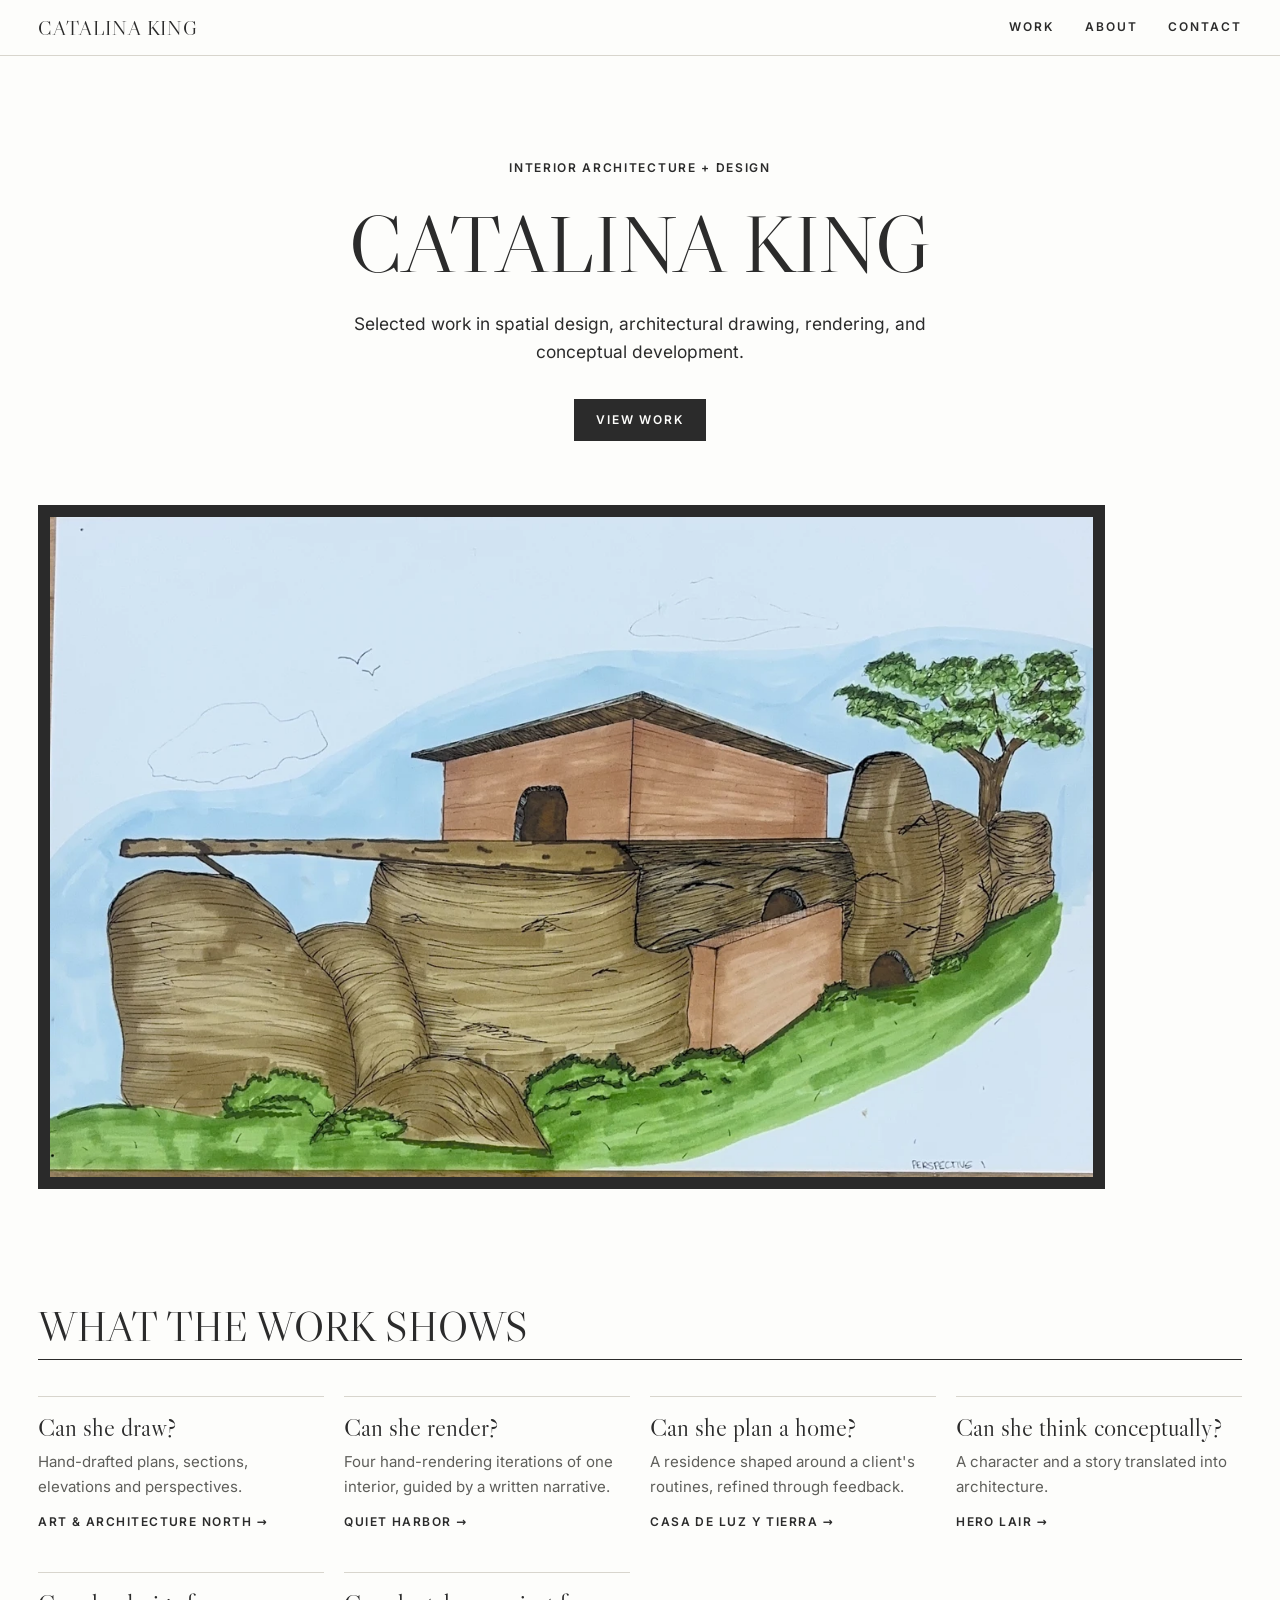
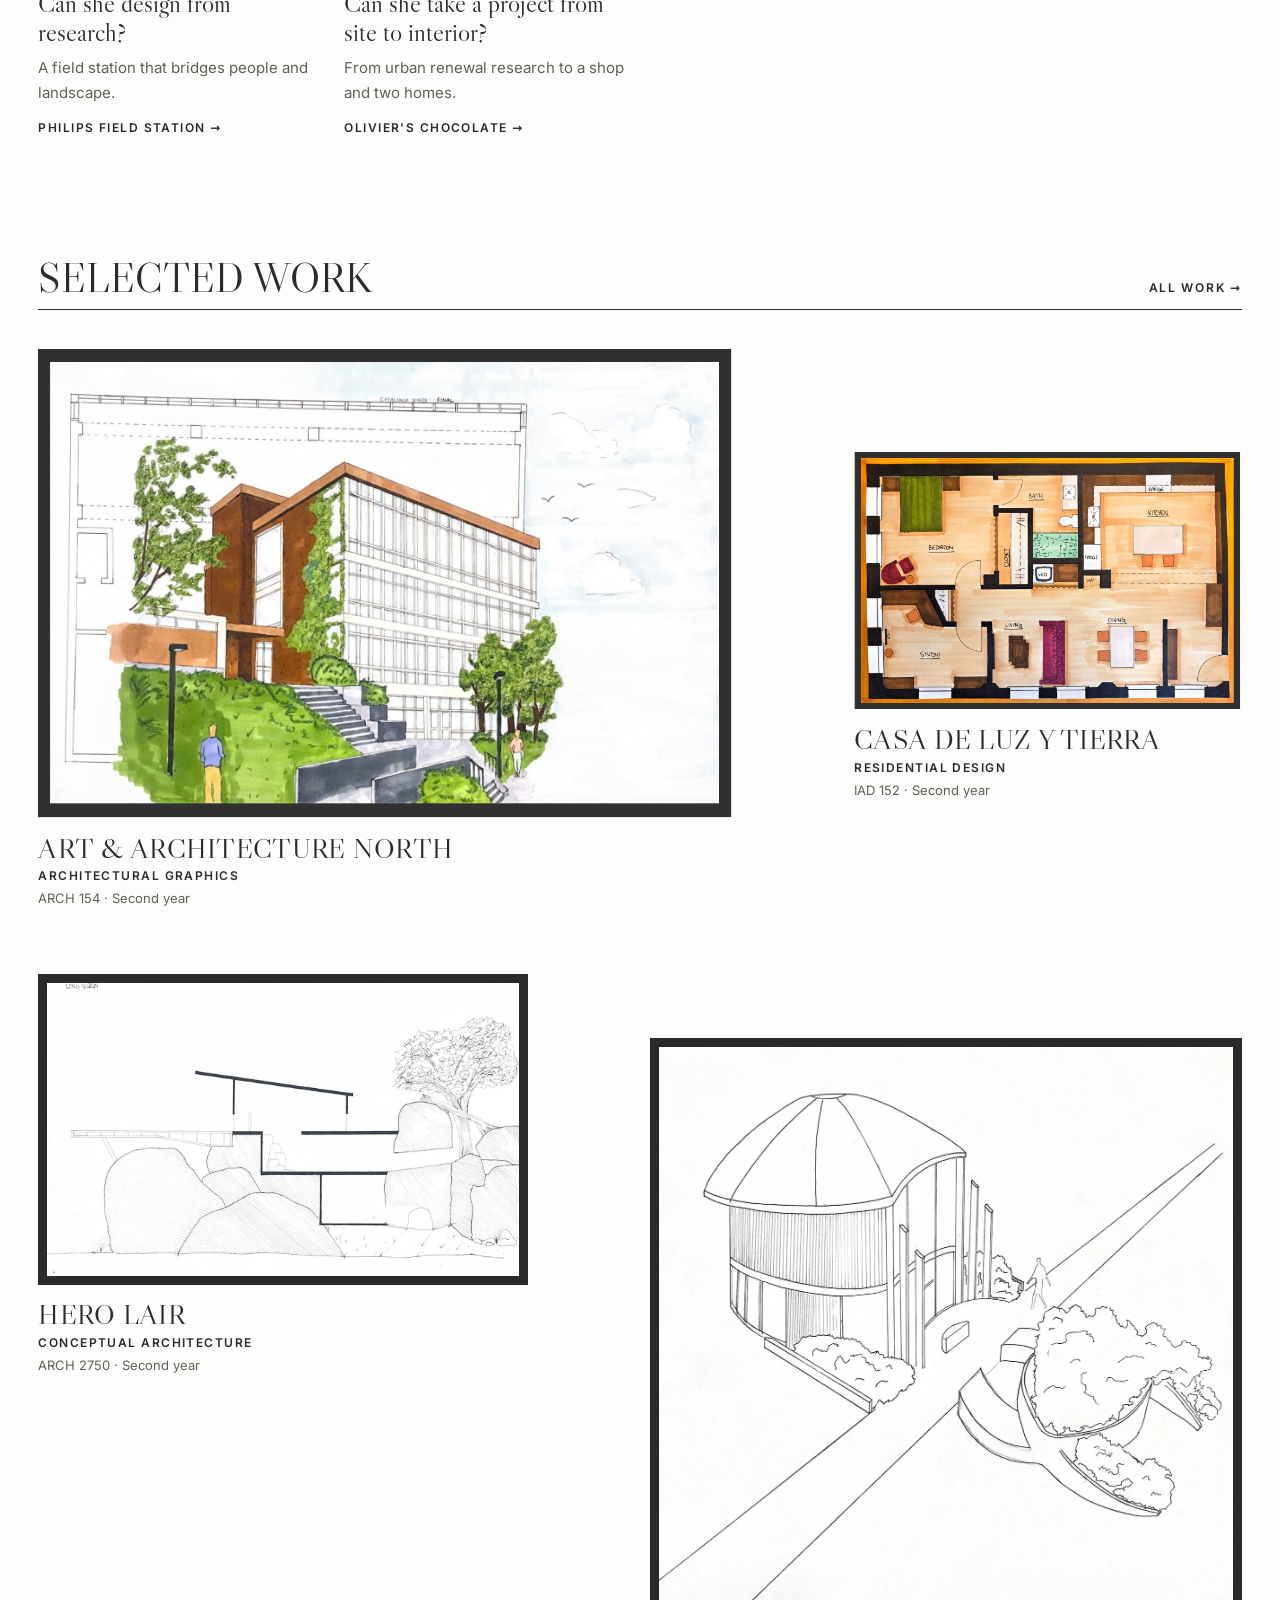
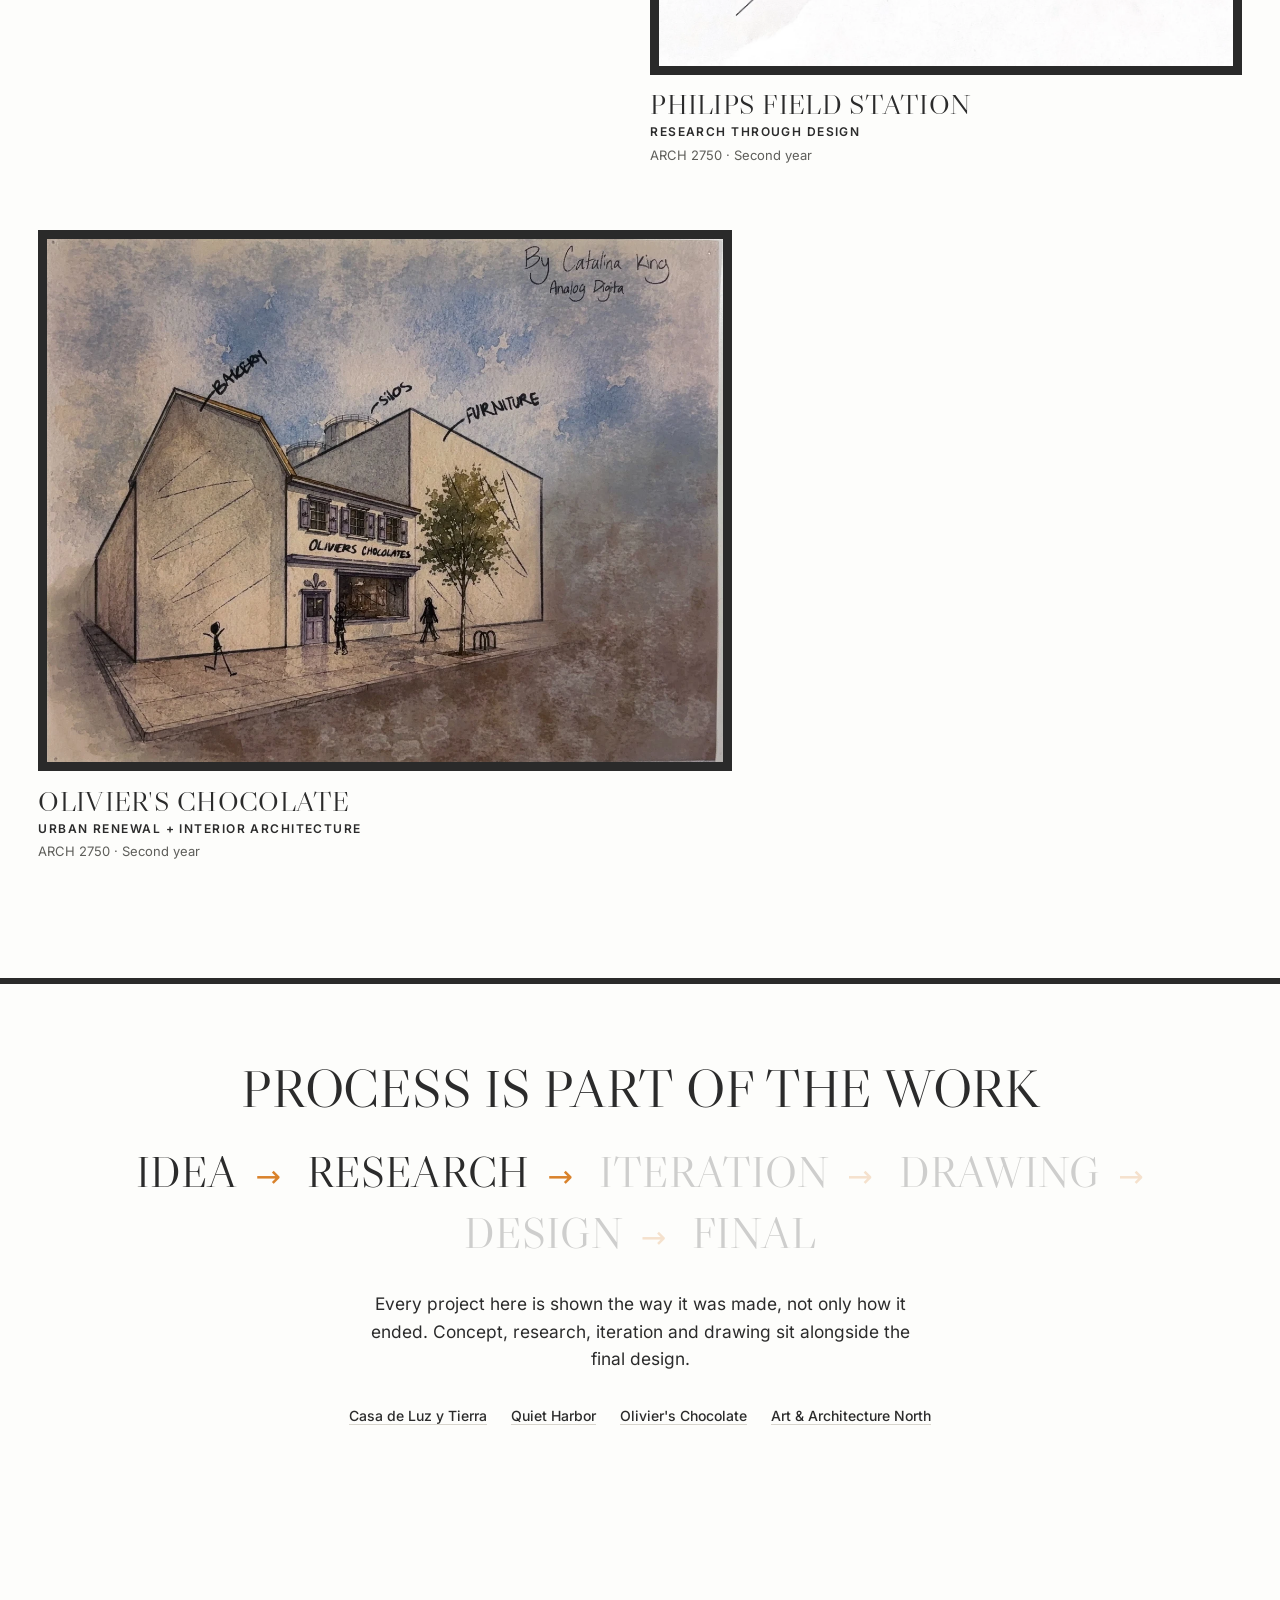
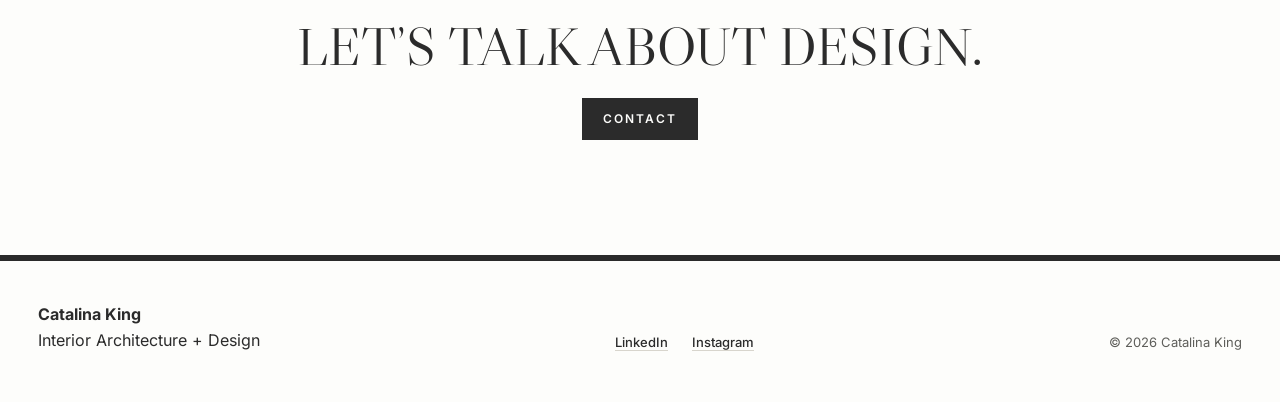
==== site/index.html @ c5771429 "init" ====
<!doctype html>
<html lang="en">
<head>
<meta charset="utf-8">
<meta name="viewport" content="width=device-width, initial-scale=1">
<title>Catalina King</title>
<meta name="description" content="Portfolio of Catalina King, interior architecture and design student at the University of Idaho: architectural drawing, hand rendering, residential planning, conceptual design and urban renewal.">
<meta name="theme-color" content="#fdfdfb">
<meta property="og:type" content="website"><meta property="og:title" content="Catalina King"><meta property="og:description" content="Portfolio of Catalina King, interior architecture and design student at the University of Idaho: architectural drawing, hand rendering, residential planning, conceptual design and urban renewal."><meta property="og:site_name" content="Catalina King">
<link rel="preload" href="static/fonts/libre-caslon-display.woff2" as="font" type="font/woff2" crossorigin>
<link rel="stylesheet" href="static/css/styles.css">
<script>document.documentElement.classList.add("js")</script>
<script type="application/ld+json">{"@context": "https://schema.org", "@type": "Person", "name": "Catalina King", "description": "Portfolio of Catalina King, interior architecture and design student at the University of Idaho: architectural drawing, hand rendering, residential planning, conceptual design and urban renewal.", "affiliation": {"@type": "CollegeOrUniversity", "name": "University of Idaho"}, "sameAs": ["https://www.linkedin.com/in/catalina-king-6a2a16328/", "https://www.instagram.com/catalina.king05/"]}</script>
</head>
<body>
<a class="skip" href="#main">Skip to content</a>
<div class="progress" aria-hidden="true"><span></span></div>
<header class="site-header">
  <div class="site-header__inner">
    <a class="wordmark" href="index.html" aria-label="Catalina King — home">Catalina King</a>
    <nav aria-label="Primary"><a href="work/">Work</a><a href="about/">About</a><a href="contact/">Contact</a></nav>
  </div>
</header>
<main id="main">
<section class="wrap intro">
  <p class="eyebrow">Interior Architecture + Design</p>
  <h1 class="title">Catalina King</h1>
  <p class="lead">Selected work in spatial design, architectural drawing, rendering, and conceptual development.</p>
  <a class="button" href="work/">View work</a>
</section>
<div class="wrap"><figure class="fig fig--full fig--framed" style="--nat:3168px;--r:1.5800"><a class="fig__link" href="assets/images/home/hero.jpg" data-lightbox data-caption="Marker-rendered perspective of Simba&#x27;s lair among the Moru Kopjes boulders, under a blue sky" aria-label="View larger: Marker-rendered perspective of Simba&#x27;s lair among the Moru Kopjes boulders, under a blue sky"><img src="assets/images/home/hero.jpg" alt="Marker-rendered perspective of Simba&#x27;s lair among the Moru Kopjes boulders, under a blue sky" srcset="assets/images/home/hero-640.webp 640w, assets/images/home/hero-1280.webp 1280w, assets/images/home/hero-1920.webp 1920w, assets/images/home/hero.jpg 3168w" sizes="(min-width: 1700px) 1600px, 100vw" width="3168" height="2005" fetchpriority="high" decoding="async"></a></figure></div>
<section class="wrap section" aria-labelledby="shows">
  <div class="section__head"><h2 id="shows" class="h2">What the work shows</h2></div>
  <ul class="caps"><li data-reveal><h3>Can she draw?</h3><p>Hand-drafted plans, sections, elevations and perspectives.</p><a href="projects/art-and-architecture-north/">Art &amp; Architecture North &rarr;</a></li><li data-reveal><h3>Can she render?</h3><p>Four hand-rendering iterations of one interior, guided by a written narrative.</p><a href="projects/quiet-harbor/">Quiet Harbor &rarr;</a></li><li data-reveal><h3>Can she plan a home?</h3><p>A residence shaped around a client&#x27;s routines, refined through feedback.</p><a href="projects/casa-de-luz-y-tierra/">Casa de Luz y Tierra &rarr;</a></li><li data-reveal><h3>Can she think conceptually?</h3><p>A character and a story translated into architecture.</p><a href="projects/hero-lair/">Hero Lair &rarr;</a></li><li data-reveal><h3>Can she design from research?</h3><p>A field station that bridges people and landscape.</p><a href="projects/philips-field-station/">Philips Field Station &rarr;</a></li><li data-reveal><h3>Can she take a project from site to interior?</h3><p>From urban renewal research to a shop and two homes.</p><a href="projects/legacy-crossing/">Olivier&#x27;s Chocolate &rarr;</a></li></ul>
</section>
<section class="wrap section" aria-labelledby="selected">
  <div class="section__head"><h2 id="selected" class="h2">Selected work</h2><a class="more" href="work/">All work &rarr;</a></div>
  <div class="work-grid"><a class="card" href="projects/art-and-architecture-north/" data-reveal>
  <div class="card__frame"><div class="card__media" style="aspect-ratio:1.4770"><img src="assets/images/art-and-architecture-north/hero.png" alt="" srcset="assets/images/art-and-architecture-north/hero-640.webp 640w, assets/images/art-and-architecture-north/hero.png 802w" sizes="(min-width: 800px) 60vw, 100vw" width="802" height="543" loading="lazy" decoding="async"></div><span class="card__hover" aria-hidden="true">Matthew Brehm</span></div>
  <div class="card__meta">
    <h3 class="card__title">Art &amp; Architecture North</h3>
    <p class="card__cat">Architectural Graphics</p>
    <p class="card__small">ARCH 154 · Second year</p>
  </div>
</a><a class="card" href="projects/casa-de-luz-y-tierra/" data-reveal>
  <div class="card__frame"><div class="card__media" style="aspect-ratio:1.4977"><img src="assets/images/casa-de-luz-y-tierra/hero.png" alt="" srcset="assets/images/casa-de-luz-y-tierra/hero-640.webp 640w, assets/images/casa-de-luz-y-tierra/hero.png 650w" sizes="(min-width: 800px) 60vw, 100vw" width="650" height="434" loading="lazy" decoding="async"></div><span class="card__hover" aria-hidden="true">Ann-Jeannette Seymour</span></div>
  <div class="card__meta">
    <h3 class="card__title">Casa de Luz y Tierra</h3>
    <p class="card__cat">Residential Design</p>
    <p class="card__small">IAD 152 · Second year</p>
  </div>
</a><a class="card" href="projects/hero-lair/" data-reveal>
  <div class="card__frame"><div class="card__media card__media--framed" style="aspect-ratio:1.5724"><img src="assets/images/hero-lair/hero.jpg" alt="" srcset="assets/images/hero-lair/hero-640.webp 640w, assets/images/hero-lair/hero-1280.webp 1280w, assets/images/hero-lair/hero-1920.webp 1920w, assets/images/hero-lair/hero.jpg 3148w" sizes="(min-width: 800px) 60vw, 100vw" width="3148" height="2002" loading="lazy" decoding="async"></div><span class="card__hover" aria-hidden="true">Amy Rakich · Moru Kopjes, Serengeti</span></div>
  <div class="card__meta">
    <h3 class="card__title">Hero Lair</h3>
    <p class="card__cat">Conceptual Architecture</p>
    <p class="card__small">ARCH 2750 · Second year</p>
  </div>
</a><a class="card" href="projects/philips-field-station/" data-reveal>
  <div class="card__frame"><div class="card__media card__media--framed" style="aspect-ratio:0.9282"><img src="assets/images/philips-field-station/hero.jpg" alt="" srcset="assets/images/philips-field-station/hero-640.webp 640w, assets/images/philips-field-station/hero-1280.webp 1280w, assets/images/philips-field-station/hero-1920.webp 1920w, assets/images/philips-field-station/hero.jpg 2029w" sizes="(min-width: 800px) 60vw, 100vw" width="2029" height="2186" loading="lazy" decoding="async"></div><span class="card__hover" aria-hidden="true">Amy Rakich · Philips Farm</span></div>
  <div class="card__meta">
    <h3 class="card__title">Philips Field Station</h3>
    <p class="card__cat">Research Through Design</p>
    <p class="card__small">ARCH 2750 · Second year</p>
  </div>
</a><a class="card" href="projects/legacy-crossing/" data-reveal>
  <div class="card__frame"><div class="card__media card__media--framed" style="aspect-ratio:1.2810"><img src="assets/images/legacy-crossing/hero.jpg" alt="" srcset="assets/images/legacy-crossing/hero-640.webp 640w, assets/images/legacy-crossing/hero-1280.webp 1280w, assets/images/legacy-crossing/hero-1920.webp 1920w, assets/images/legacy-crossing/hero.jpg 3200w" sizes="(min-width: 800px) 60vw, 100vw" width="3200" height="2498" loading="lazy" decoding="async"></div><span class="card__hover" aria-hidden="true">Amy Rakich · 6th and Jackson Street, Moscow, Idaho</span></div>
  <div class="card__meta">
    <h3 class="card__title">Olivier&#x27;s Chocolate</h3>
    <p class="card__cat">Urban Renewal + Interior Architecture</p>
    <p class="card__small">ARCH 2750 · Second year</p>
  </div>
</a></div>
</section>
<section class="band" aria-labelledby="process">
  <div class="wrap band__inner">
    <h2 id="process" class="title title--md">Process is part of the work</h2>
    <ol class="flow" data-flow aria-label="Design process"><li>Idea</li><li>Research</li><li>Iteration</li><li>Drawing</li><li>Design</li><li>Final</li></ol>
    <p class="lead">Every project here is shown the way it was made, not only how it ended. Concept, research, iteration and drawing sit alongside the final design.</p>
    <ul class="inline-list"><li><a href="projects/casa-de-luz-y-tierra/">Casa de Luz y Tierra</a></li><li><a href="projects/quiet-harbor/">Quiet Harbor</a></li><li><a href="projects/legacy-crossing/">Olivier&#x27;s Chocolate</a></li><li><a href="projects/art-and-architecture-north/">Art &amp; Architecture North</a></li></ul>
  </div>
</section>
<section class="wrap section cta" aria-labelledby="cta">
  <h2 id="cta" class="title title--md">Let&rsquo;s talk about design.</h2>
  <a class="button" href="contact/">Contact</a>
</section>
</main>
<footer class="site-footer">
  <div class="wrap site-footer__inner">
    <p><strong>Catalina King</strong><br>Interior Architecture + Design</p>
    <ul class="inline-list"><li><a href="https://www.linkedin.com/in/catalina-king-6a2a16328/" rel="noopener" target="_blank">LinkedIn</a></li><li><a href="https://www.instagram.com/catalina.king05/" rel="noopener" target="_blank">Instagram</a></li></ul>
    <p class="small">&copy; 2026 Catalina King</p>
  </div>
</footer>
<script src="static/js/main.js" defer></script>
</body>
</html>
---- site/static/css/styles.css ----
/* Catalina King — portfolio
   Type: Libre Caslon Display (titles) + Inter (text). Palette follows the portfolio PDF:
   near-white paper, charcoal frames, heavy black rules, one warm marker-orange accent. */

@font-face {
  font-family: "Libre Caslon Display";
  src: url("../fonts/libre-caslon-display.woff2") format("woff2");
  font-weight: 400;
  font-display: swap;
}
@font-face {
  font-family: "Inter";
  src: url("../fonts/inter-var.woff2") format("woff2");
  font-weight: 100 900;
  font-display: swap;
}

:root {
  --bg: #fdfdfb;
  --bg-alt: #f3f1ec;
  --ink: #2b2b2b;
  --ink-soft: #5e5e5a;
  --frame: #2a2a2a;
  --rule: #d8d5cd;
  --accent: #d9822b;
  --accent-text: #a4561a;
  --serif: "Libre Caslon Display", "Iowan Old Style", "Palatino Linotype", Georgia, serif;
  --sans: "Inter", system-ui, -apple-system, "Segoe UI", Roboto, sans-serif;
  --pad: clamp(16px, 3vw, 48px);
  --gap: clamp(12px, 1.6vw, 28px);
  --section: clamp(56px, 9vw, 140px);
  --ease: cubic-bezier(0.22, 0.61, 0.36, 1);
  --header-h: 56px;
}

*, *::before, *::after { box-sizing: border-box; }
html { scroll-behavior: smooth; scroll-padding-top: calc(var(--header-h) + 60px); -webkit-text-size-adjust: 100%; }
body {
  margin: 0;
  background: var(--bg);
  color: var(--ink);
  font: 400 1rem/1.65 var(--sans);
  -webkit-font-smoothing: antialiased;
  text-rendering: optimizeLegibility;
}
img { max-width: 100%; display: block; }
a { color: inherit; text-decoration-color: var(--accent); text-underline-offset: 0.2em; text-decoration-thickness: 1px; }
a:hover { color: var(--accent); }
:focus-visible { outline: 2px solid var(--accent); outline-offset: 3px; }
ul, ol, dl, dd, figure, p, h1, h2, h3 { margin: 0; padding: 0; }
ul, ol { list-style: none; }

.wrap { width: min(100%, 1680px); margin-inline: auto; padding-inline: var(--pad); }
.skip { position: absolute; left: -999px; top: 8px; background: var(--ink); color: #fff; padding: 8px 14px; z-index: 100; }
.skip:focus { left: 8px; }
.small { font-size: 0.8125rem; color: var(--ink-soft); }

/* ---------- type ---------- */
.title {
  font: 400 clamp(2.3rem, 6.2vw, 6.4rem)/1.02 var(--serif);
  text-transform: uppercase;
  text-align: center;
  letter-spacing: -0.005em;
  text-wrap: balance;
}
.title--md { font-size: clamp(1.9rem, 4.2vw, 4rem); }
.h2 {
  font: 400 clamp(1.7rem, 3.2vw, 2.8rem)/1.1 var(--serif);
  text-transform: uppercase;
}
.eyebrow {
  font-size: 0.75rem; font-weight: 600; letter-spacing: 0.14em; text-transform: uppercase;
  text-align: center; color: var(--ink);
}
.eyebrow a { text-decoration: none; color: var(--ink-soft); }
.eyebrow a:hover { color: var(--accent); }
.subtitle { text-align: center; font-size: clamp(0.95rem, 1.3vw, 1.125rem); color: var(--ink-soft); margin-top: 0.75rem; }
.lead { max-width: 52ch; margin-inline: auto; text-align: center; font-size: clamp(1rem, 1.35vw, 1.2rem); line-height: 1.6; text-wrap: pretty; }
.prose p { max-width: 68ch; text-wrap: pretty; }
.prose p + p { margin-top: 1em; }
.prose-note { margin-top: 1.5rem; color: var(--ink-soft); max-width: 68ch; font-size: 0.9375rem; }

.button {
  display: inline-block; padding: 0.85em 1.7em; background: var(--ink); color: var(--bg);
  font-size: 0.75rem; font-weight: 600; letter-spacing: 0.16em; text-transform: uppercase; text-decoration: none;
  border: 1px solid var(--ink); transition: background 0.3s var(--ease), color 0.3s var(--ease), border-color 0.3s var(--ease);
}
.button:hover { background: var(--accent); border-color: var(--accent); color: #fff; }
.button--ghost { background: transparent; color: var(--ink); }
.actions { display: flex; flex-wrap: wrap; gap: 12px; margin-top: 2rem; align-items: center; }

.todo { color: var(--ink-soft); border: 1px dashed var(--rule); padding: 0.1em 0.6em; font-size: 0.875rem; font-style: italic; }
.todo--block { display: block; padding: 1.2em; max-width: 68ch; }

/* ---------- header / footer ---------- */
.site-header {
  position: sticky; top: 0; z-index: 50; height: var(--header-h);
  background: rgba(253, 253, 251, 0.9); backdrop-filter: blur(10px); -webkit-backdrop-filter: blur(10px);
  border-bottom: 1px solid var(--rule);
}
.site-header__inner {
  width: min(100%, 1680px); margin-inline: auto; padding-inline: var(--pad); height: 100%;
  display: flex; align-items: center; justify-content: space-between; gap: 1rem;
}
.wordmark { font: 400 1.25rem/1 var(--serif); text-transform: uppercase; letter-spacing: 0.04em; text-decoration: none; white-space: nowrap; }
.site-header nav { display: flex; gap: clamp(14px, 2.4vw, 36px); }
.site-header nav a {
  font-size: 0.75rem; font-weight: 600; letter-spacing: 0.16em; text-transform: uppercase; text-decoration: none;
  padding: 6px 0; border-bottom: 1px solid transparent; transition: border-color 0.3s var(--ease), color 0.3s var(--ease);
}
.site-header nav a:hover, .site-header nav a[aria-current="page"] { border-color: var(--accent); }

.progress { position: fixed; inset: 0 0 auto 0; height: 3px; z-index: 60; pointer-events: none; }
.progress span { display: block; height: 100%; background: var(--accent); transform: scaleX(var(--p, 0)); transform-origin: left; }

.site-footer { border-top: 6px solid var(--frame); margin-top: var(--section); padding-block: 2.5rem 3rem; }
.site-footer__inner { display: flex; flex-wrap: wrap; justify-content: space-between; align-items: flex-end; gap: 1.5rem; }
.inline-list { display: flex; flex-wrap: wrap; gap: 0.5rem 1.5rem; font-size: 0.8125rem; font-weight: 500; }
.inline-list a { text-decoration-color: var(--rule); }

/* ---------- page heads ---------- */
.intro, .page-head { padding-block: clamp(48px, 8vw, 120px) clamp(32px, 5vw, 72px); display: grid; gap: clamp(14px, 2vw, 28px); justify-items: center; }
.page-head { padding-bottom: clamp(32px, 4vw, 56px); }
.intro .button { margin-top: 0.5rem; }

.project-head { padding-block: clamp(40px, 6vw, 96px) clamp(24px, 3vw, 48px); }
.project-head__row {
  display: grid; grid-template-columns: minmax(0, 4fr) minmax(0, 8fr); gap: clamp(20px, 3vw, 48px);
  margin-top: clamp(28px, 4vw, 56px); align-items: start;
}

.pitch { max-width: 46ch; margin: clamp(24px, 3vw, 44px) auto 0; text-align: center; font: 400 clamp(1.25rem, 2.2vw, 1.9rem)/1.45 var(--serif); text-wrap: pretty; }
.facts dt { font-size: 0.6875rem; letter-spacing: 0.14em; text-transform: uppercase; color: var(--ink-soft); font-weight: 600; margin-top: 0.7rem; }
.facts dd { font-size: 0.9375rem; line-height: 1.45; }
.facts--meta { text-align: right; border-right: 3px solid var(--frame); padding-right: clamp(14px, 2vw, 28px); }
.facts--meta div:first-child dt { margin-top: 0; }

/* ---------- figures & grid ---------- */
.grid { display: grid; grid-template-columns: repeat(12, minmax(0, 1fr)); column-gap: var(--gap); row-gap: clamp(28px, 4.5vw, 72px); align-items: start; margin-top: clamp(20px, 3vw, 40px); }
.fig { grid-column: 1 / -1; width: 100%; max-width: calc(var(--nat, 100000px) * 1.5); justify-self: center; }
.fig--wide { grid-column: 2 / 12; }
.fig--left { grid-column: 1 / 7; }
.fig--right { grid-column: 7 / 13; }
.fig--offset-l { grid-column: 1 / 10; }
.fig--offset-r { grid-column: 4 / 13; }
.fig--narrow, .fig--tall { grid-column: 4 / 10; }
.fig--third { grid-column: span 4; }
.wrap > .fig { max-width: min(calc(var(--nat, 100000px) * 1.5), 1080px, calc(75vh * var(--r, 1.5))); }
.fig--lift { margin-top: clamp(24px, 6vw, 110px); }

.fig__link { display: block; overflow: hidden; cursor: zoom-in; background: var(--bg-alt); }
.fig--framed .fig__link { background: var(--frame); padding: clamp(6px, 0.9vw, 14px); }
.fig img { width: 100%; height: auto; transition: transform 0.9s var(--ease); }
.fig__link:hover img { transform: scale(1.015); }
.fig figcaption { font-size: 0.8125rem; color: var(--ink-soft); margin-top: 0.6rem; }

.ph {
  display: grid; place-items: center; width: 100%; background: var(--bg-alt);
  border: 1px dashed #bdb8ac; color: var(--ink-soft); text-align: center; padding: 1rem;
}
.ph__text { font-size: 0.8125rem; letter-spacing: 0.1em; text-transform: uppercase; }
.ph small { display: block; text-transform: none; letter-spacing: 0; margin-top: 0.4rem; opacity: 0.75; word-break: break-all; }

/* ---------- in-page navigation ---------- */
.subnav { position: sticky; top: var(--header-h); z-index: 40; margin-top: clamp(24px, 3vw, 40px); background: rgba(253, 253, 251, 0.92); backdrop-filter: blur(10px); -webkit-backdrop-filter: blur(10px); border-block: 1px solid var(--rule); }
.subnav__inner { width: min(100%, 1680px); margin-inline: auto; padding: 0 var(--pad); display: flex; gap: clamp(14px, 2.4vw, 32px); overflow-x: auto; scrollbar-width: none; }
.subnav__inner::-webkit-scrollbar { display: none; }
.subnav a { flex: none; padding: 0.8rem 0; font-size: 0.6875rem; font-weight: 600; letter-spacing: 0.14em; text-transform: uppercase; text-decoration: none; border-bottom: 2px solid transparent; transition: border-color 0.3s var(--ease); }
.subnav a:hover, .subnav a.is-current { border-bottom-color: var(--accent); }

/* ---------- sections ---------- */
.section { padding-top: var(--section); }
.section__head { display: flex; justify-content: space-between; align-items: baseline; gap: 1rem; border-bottom: 1px solid var(--ink); padding-bottom: 0.6rem; }
.section-note { margin-top: 1rem; max-width: 60ch; color: var(--ink-soft); }
.more { font-size: 0.75rem; font-weight: 600; letter-spacing: 0.14em; text-transform: uppercase; text-decoration: none; }
.more:hover { text-decoration: underline; }
.stage-title { font: 400 1.25rem/1 var(--serif); text-transform: uppercase; margin-top: clamp(24px, 3vw, 44px); letter-spacing: 0.05em; }
.stage-title::before { content: ""; display: inline-block; width: 28px; height: 2px; background: var(--accent); vertical-align: middle; margin-right: 12px; }

.concept { display: grid; grid-template-columns: minmax(0, 5fr) minmax(0, 7fr); gap: clamp(20px, 4vw, 64px); align-items: start; }
.concept__title .eyebrow { text-align: left; margin-bottom: 0.8rem; color: var(--accent-text); }
.quote { margin: 1.8rem 0 0; padding-left: 1.2rem; border-left: 3px solid var(--accent); max-width: 68ch; }
.quote p { font: 400 clamp(1.1rem, 1.5vw, 1.35rem)/1.5 var(--serif); }
.quote footer { margin-top: 0.7rem; font-size: 0.75rem; font-weight: 600; letter-spacing: 0.12em; text-transform: uppercase; color: var(--ink-soft); }
.chips { display: flex; flex-wrap: wrap; gap: 8px; margin-top: 1.6rem; }
.chips li { font-size: 0.75rem; font-weight: 500; letter-spacing: 0.04em; border: 1px solid var(--ink); padding: 0.35em 0.9em; }

.steps { display: grid; grid-template-columns: repeat(auto-fit, minmax(210px, 1fr)); gap: clamp(20px, 2.4vw, 40px) var(--gap); margin-top: clamp(20px, 3vw, 36px); }
.steps li { border-top: 3px solid var(--frame); padding-top: 0.9rem; }
.step__n { font: 400 1rem var(--serif); color: var(--accent-text); }
.steps h3 { font-size: 0.8125rem; font-weight: 700; letter-spacing: 0.14em; text-transform: uppercase; margin: 0.3rem 0 0.5rem; }
.steps p { font-size: 0.9375rem; color: var(--ink-soft); line-height: 1.55; }

/* ---------- home ---------- */
.caps { display: grid; grid-template-columns: repeat(auto-fit, minmax(260px, 1fr)); gap: clamp(24px, 3vw, 48px) var(--gap); margin-top: clamp(20px, 3vw, 36px); }
.caps li { border-top: 1px solid var(--rule); padding-top: 1rem; }
.caps h3 { font: 400 clamp(1.3rem, 2vw, 1.7rem)/1.15 var(--serif); margin-bottom: 0.5rem; }
.caps p { color: var(--ink-soft); font-size: 0.9375rem; max-width: 36ch; }
.caps a { display: inline-block; margin-top: 0.8rem; font-size: 0.75rem; font-weight: 600; letter-spacing: 0.12em; text-transform: uppercase; text-decoration: none; }
.caps a:hover { text-decoration: underline; }

.band { border-top: 6px solid var(--frame); margin-top: var(--section); }
.band__inner { padding-block: clamp(40px, 6vw, 88px); display: grid; gap: clamp(18px, 2.4vw, 32px); justify-items: center; }
.band .inline-list { justify-content: center; font-size: 0.875rem; }

.flow { display: flex; flex-wrap: wrap; justify-content: center; gap: 0.2em 0.6em; font: 400 clamp(1.3rem, 3.4vw, 3rem)/1.2 var(--serif); text-transform: uppercase; }
.flow li:not(:last-child)::after { content: "→"; margin-left: 0.6em; color: var(--accent); font-family: var(--sans); font-size: 0.7em; }
.js .flow li { opacity: 0.22; transition: opacity 0.7s var(--ease); }
.js .flow li.on { opacity: 1; }

.cta { display: grid; justify-items: center; gap: 1.5rem; }

/* ---------- work grid ---------- */
.work-grid { display: grid; grid-template-columns: repeat(12, minmax(0, 1fr)); column-gap: var(--gap); row-gap: clamp(36px, 5vw, 80px); align-items: start; margin-top: clamp(20px, 3vw, 40px); }
.work-grid .card:nth-child(4n + 1) { grid-column: 1 / 8; }
.work-grid .card:nth-child(4n + 2) { grid-column: 9 / 13; margin-top: clamp(0px, 8vw, 140px); }
.work-grid .card:nth-child(4n + 3) { grid-column: 1 / 6; }
.work-grid .card:nth-child(4n + 4) { grid-column: 7 / 13; margin-top: clamp(0px, 5vw, 90px); }

.card { display: block; text-decoration: none; color: inherit; }
.card:hover { color: inherit; }
.card__frame { position: relative; overflow: hidden; background: var(--bg-alt); }
.card__media { overflow: hidden; }
.card__media--framed { background: var(--frame); padding: clamp(5px, 0.7vw, 10px); }
.card__media img { width: 100%; height: 100%; object-fit: cover; transition: transform 1s var(--ease); }
.card:hover .card__media img { transform: scale(1.025); }
.card__hover {
  position: absolute; inset: auto 0 0 0; padding: 0.9rem 1rem; color: #fff; font-size: 0.8125rem; letter-spacing: 0.04em;
  background: linear-gradient(to top, rgba(20, 20, 20, 0.78), rgba(20, 20, 20, 0));
  opacity: 0; transform: translateY(8px); transition: opacity 0.5s var(--ease), transform 0.5s var(--ease);
}
.card:hover .card__hover, .card:focus-visible .card__hover { opacity: 1; transform: none; }
.card__meta { display: grid; gap: 0.15rem; margin-top: 0.9rem; }
.card__title { font: 400 clamp(1.4rem, 2.2vw, 2rem)/1.1 var(--serif); text-transform: uppercase; letter-spacing: 0.01em; background: linear-gradient(var(--accent), var(--accent)) 0 100% / 0 2px no-repeat; width: fit-content; transition: background-size 0.5s var(--ease); }
.card:hover .card__title { background-size: 100% 2px; }
.card__cat { font-size: 0.75rem; font-weight: 600; letter-spacing: 0.12em; text-transform: uppercase; }
.card__small { font-size: 0.8125rem; color: var(--ink-soft); }

/* ---------- about / contact ---------- */
.about { display: grid; grid-template-columns: minmax(0, 4fr) minmax(0, 8fr); gap: clamp(20px, 3vw, 56px); align-items: start; }
.contact__list { width: min(100%, 900px); margin-top: clamp(24px, 4vw, 56px); border-top: 6px solid var(--frame); }
.contact__list div { display: grid; grid-template-columns: minmax(110px, 1fr) 4fr; align-items: baseline; gap: 1rem; padding-block: 1.3rem; border-bottom: 1px solid var(--rule); }
.contact__list dt { font-size: 0.75rem; font-weight: 600; letter-spacing: 0.14em; text-transform: uppercase; margin: 0; color: var(--ink); }
.contact__list dd { font: 400 clamp(1.2rem, 2.6vw, 2rem)/1.2 var(--serif); overflow-wrap: anywhere; }
.contact__list a { text-decoration-color: var(--rule); }
.contact__list a:hover { text-decoration-color: var(--accent); }

/* ---------- next project ---------- */
.next { border-top: 6px solid var(--frame); margin-top: var(--section); }
.next__link { display: grid; justify-items: center; gap: 1rem; padding-block: clamp(56px, 9vw, 130px); text-decoration: none; text-align: center; }
.next__link .title { transition: color 0.4s var(--ease); }
.next__link:hover .title { color: var(--accent); }
.next__cat { font-size: 0.75rem; font-weight: 600; letter-spacing: 0.14em; text-transform: uppercase; }

/* ---------- lightbox ---------- */
.lightbox { border: 0; padding: 0; width: 100vw; height: 100dvh; max-width: none; max-height: none; background: rgba(18, 18, 18, 0.96); color: #fff; }
.lightbox::backdrop { background: rgba(18, 18, 18, 0.96); }
.lightbox[open] { display: grid; grid-template-rows: 1fr auto; animation: fade 0.35s var(--ease); }
.lightbox__stage { overflow: auto; display: grid; place-items: center; padding: clamp(12px, 3vw, 40px); min-height: 0; }
.lightbox__img { max-width: 100%; max-height: calc(100dvh - 130px); width: auto; height: auto; cursor: zoom-in; object-fit: contain; background: var(--bg); }
.lightbox__stage.is-zoomed { place-items: start; }
.lightbox__stage.is-zoomed .lightbox__img { max-width: none; max-height: none; cursor: zoom-out; }
.lightbox__bar { display: flex; align-items: center; justify-content: space-between; gap: 1rem; padding: 0.9rem clamp(12px, 3vw, 40px) 1.2rem; font-size: 0.875rem; }
.lightbox__cap { color: #d9d7d0; }
.lightbox__count { color: #999; font-variant-numeric: tabular-nums; white-space: nowrap; }
.lightbox button { position: absolute; background: none; border: 1px solid rgba(255, 255, 255, 0.35); color: #fff; width: 44px; height: 44px; border-radius: 50%; cursor: pointer; font: 400 1.25rem/1 var(--sans); transition: background 0.25s, border-color 0.25s; }
.lightbox button:hover { background: var(--accent); border-color: var(--accent); }
.lightbox__close { top: 14px; right: 14px; }
.lightbox__prev { left: 14px; top: 50%; }
.lightbox__next { right: 14px; top: 50%; }

/* ---------- motion ---------- */
@keyframes fade { from { opacity: 0; } to { opacity: 1; } }
@keyframes rise { from { opacity: 0; transform: translateY(10px); } to { opacity: 1; transform: none; } }
@media (prefers-reduced-motion: no-preference) {
  @view-transition { navigation: auto; }
  main { animation: rise 0.7s var(--ease) both; }
  .js [data-reveal] { opacity: 0; transform: translateY(18px); transition: opacity 0.9s var(--ease), transform 0.9s var(--ease); }
  .js [data-reveal].is-visible { opacity: 1; transform: none; }
}
@media (prefers-reduced-motion: reduce) {
  html { scroll-behavior: auto; }
  * { transition-duration: 0.01ms !important; animation-duration: 0.01ms !important; }
}

/* ---------- responsive ---------- */
@media (max-width: 1000px) {
  .fig--wide { grid-column: 1 / -1; }
  .fig--offset-l { grid-column: 1 / 11; }
  .fig--offset-r { grid-column: 3 / 13; }
  .fig--narrow, .fig--tall { grid-column: 3 / 11; }
  .concept, .about { grid-template-columns: 1fr; }
}
@media (max-width: 760px) {
  :root { --header-h: 52px; }
  .wordmark { font-size: 1.05rem; }
  .site-header nav a { font-size: 0.6875rem; letter-spacing: 0.12em; }
  .project-head__row { grid-template-columns: 1fr; }
  .facts--meta { text-align: left; border-right: 0; padding-right: 0; border-bottom: 3px solid var(--frame); padding-bottom: 1rem; }
  .fig--left, .fig--right, .fig--offset-l, .fig--offset-r { grid-column: 1 / -1; }
  .fig--narrow, .fig--tall { grid-column: 2 / 12; }
  .fig--third { grid-column: 1 / -1; }
  .fig--lift { margin-top: 0; }
  .work-grid .card:nth-child(n) { grid-column: 1 / -1; margin-top: 0; }
  .contact__list div { grid-template-columns: 1fr; gap: 0.2rem; }
  .lightbox__prev, .lightbox__next { top: auto; bottom: 64px; }
}
@media (max-width: 420px) {
  .site-header__inner { gap: 0.5rem; }
  .wordmark { font-size: 0.95rem; letter-spacing: 0.02em; }
  .site-header nav { gap: 10px; }
}
@media (hover: none) {
  .card__hover { display: none; }
}
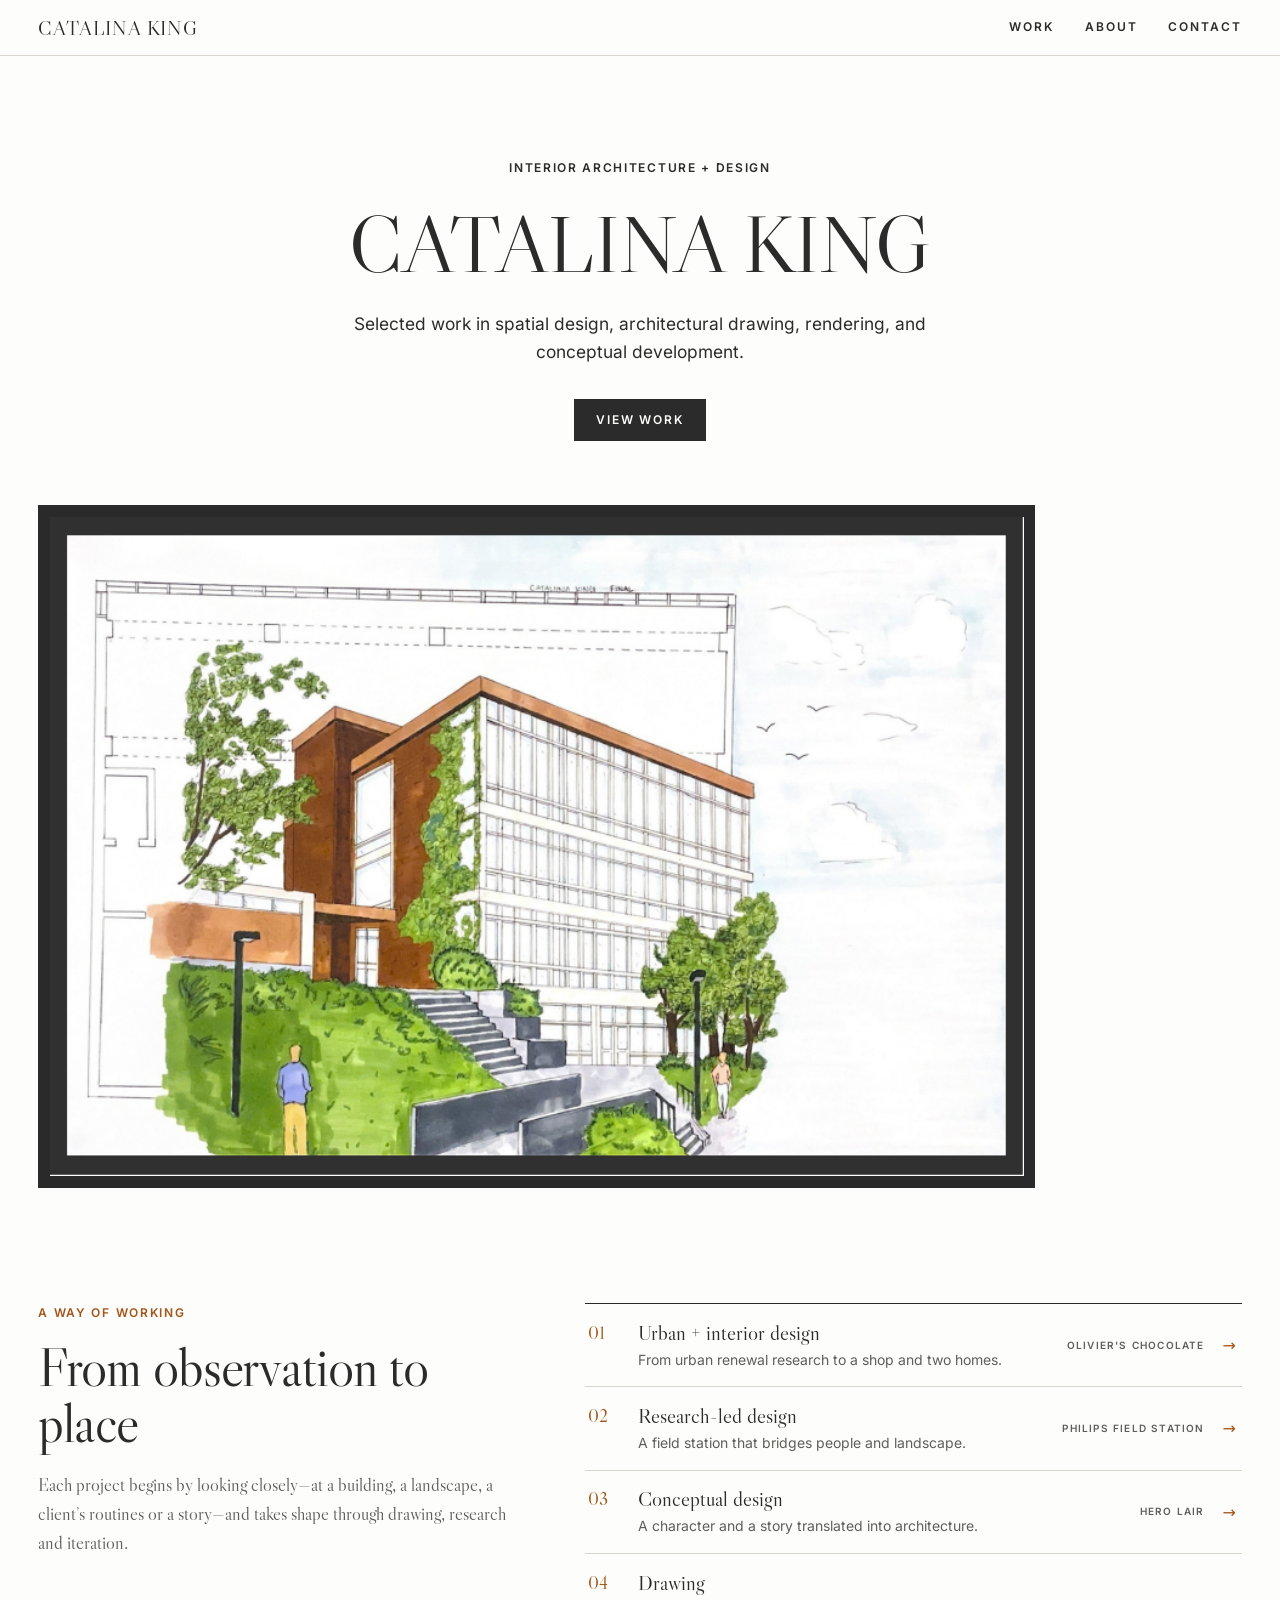
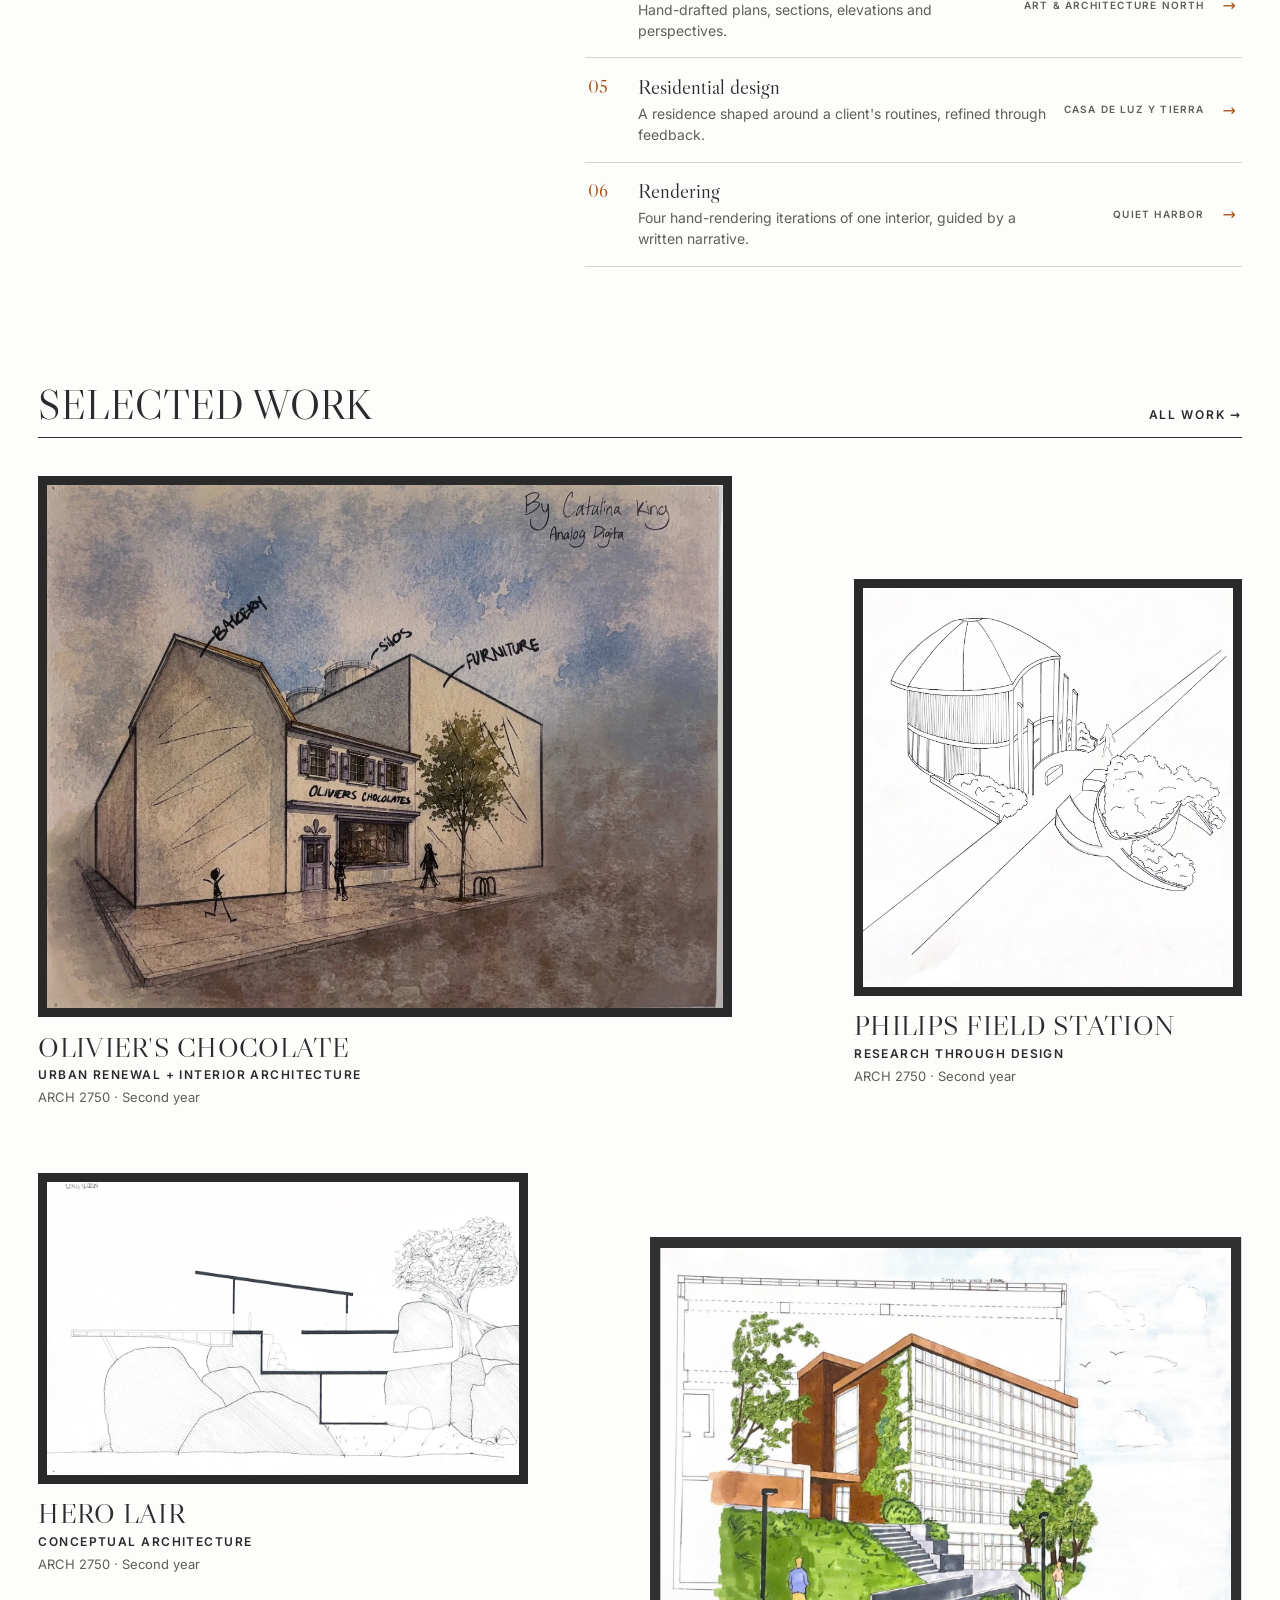
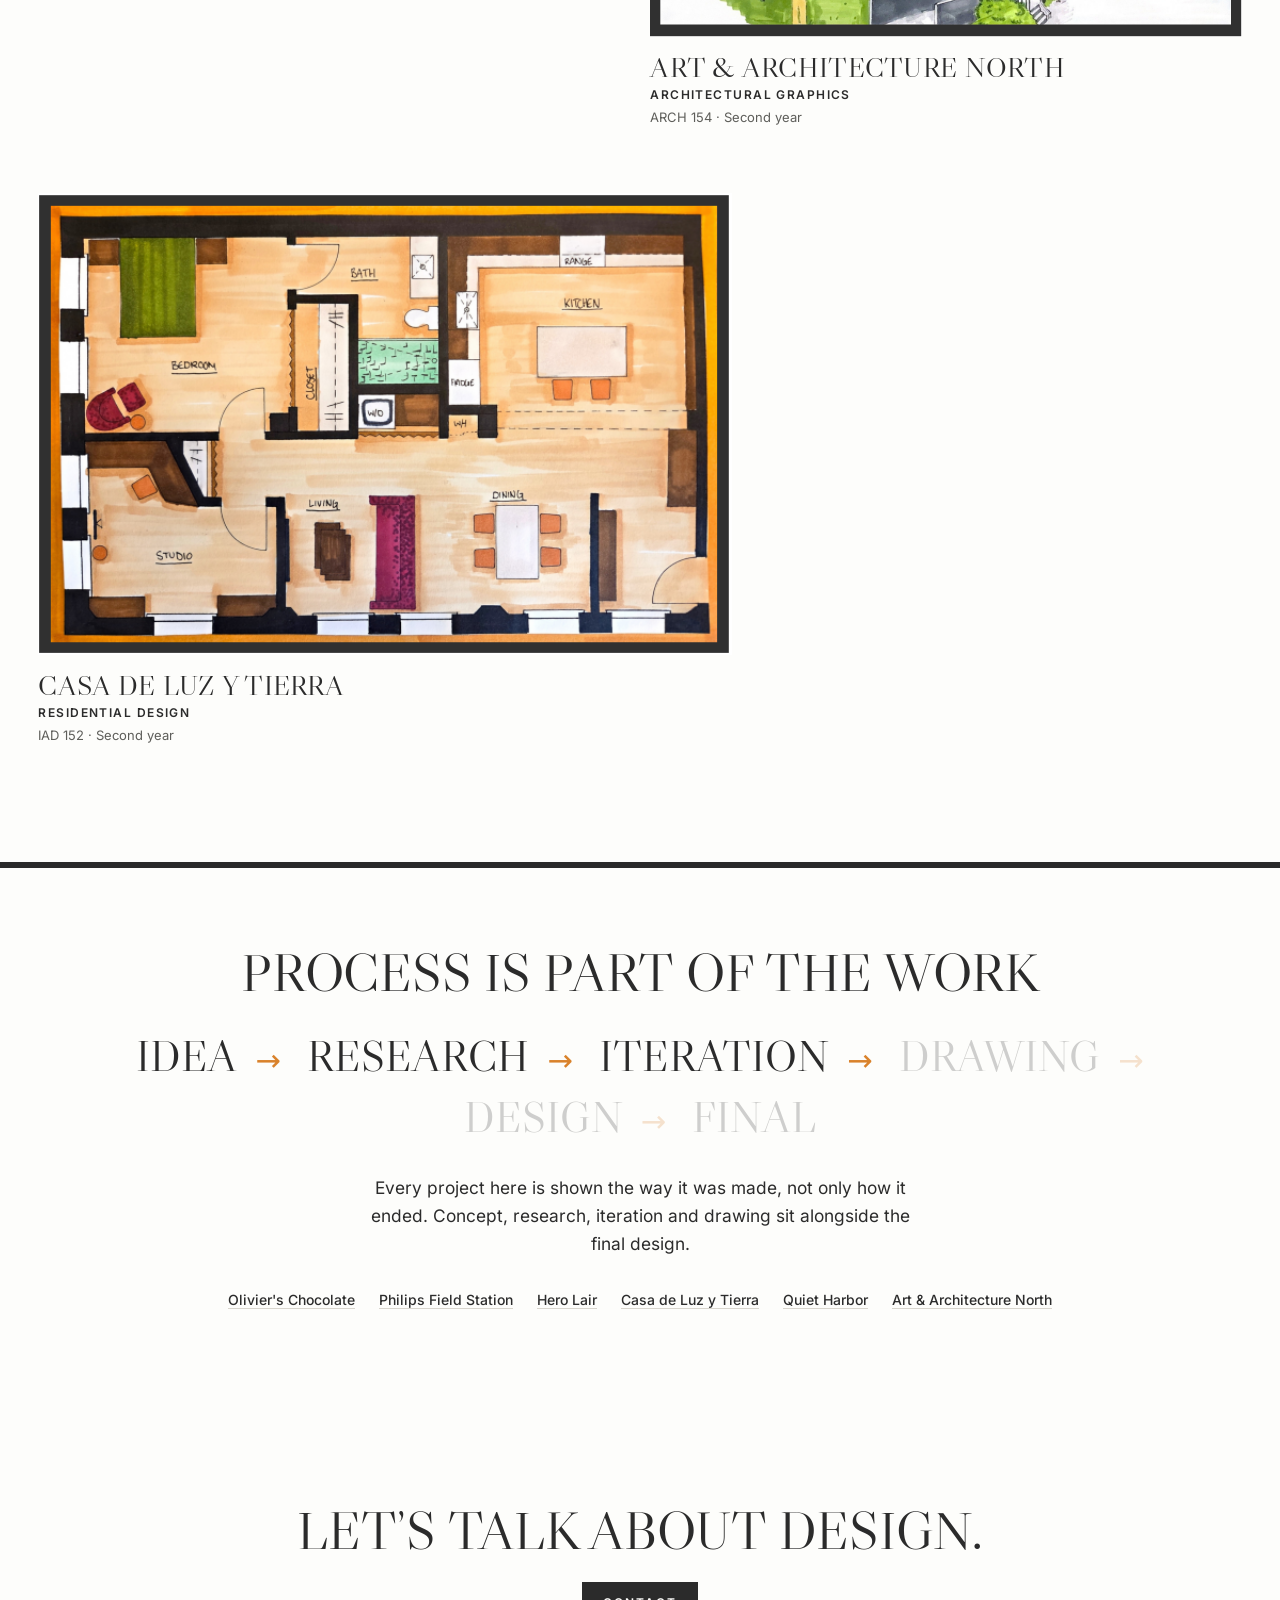
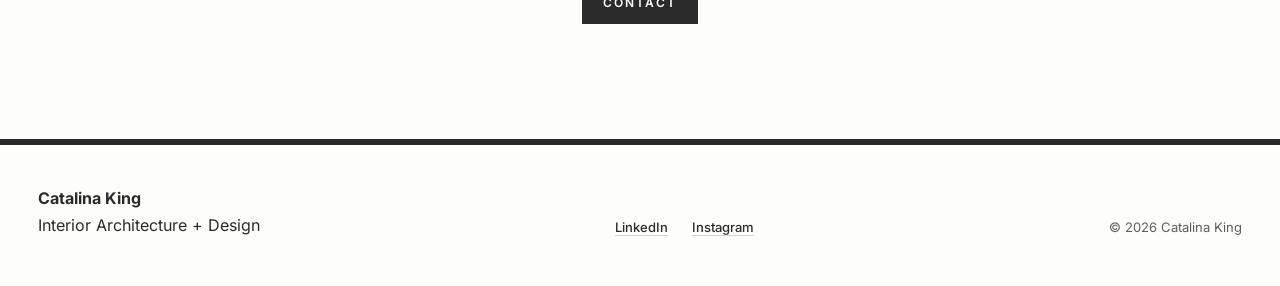
==== commit 61b4ccc3: "priority" ====
--- a/site/index.html
+++ b/site/index.html
@@ -28,14 +28,39 @@
   <p class="lead">Selected work in spatial design, architectural drawing, rendering, and conceptual development.</p>
   <a class="button" href="work/">View work</a>
 </section>
-<div class="wrap"><figure class="fig fig--full fig--framed" style="--nat:3168px;--r:1.5800"><a class="fig__link" href="assets/images/home/hero.jpg" data-lightbox data-caption="Marker-rendered perspective of Simba&#x27;s lair among the Moru Kopjes boulders, under a blue sky" aria-label="View larger: Marker-rendered perspective of Simba&#x27;s lair among the Moru Kopjes boulders, under a blue sky"><img src="assets/images/home/hero.jpg" alt="Marker-rendered perspective of Simba&#x27;s lair among the Moru Kopjes boulders, under a blue sky" srcset="assets/images/home/hero-640.webp 640w, assets/images/home/hero-1280.webp 1280w, assets/images/home/hero-1920.webp 1920w, assets/images/home/hero.jpg 3168w" sizes="(min-width: 1700px) 1600px, 100vw" width="3168" height="2005" fetchpriority="high" decoding="async"></a></figure></div>
-<section class="wrap section" aria-labelledby="shows">
-  <div class="section__head"><h2 id="shows" class="h2">What the work shows</h2></div>
-  <ul class="caps"><li data-reveal><h3>Can she draw?</h3><p>Hand-drafted plans, sections, elevations and perspectives.</p><a href="projects/art-and-architecture-north/">Art &amp; Architecture North &rarr;</a></li><li data-reveal><h3>Can she render?</h3><p>Four hand-rendering iterations of one interior, guided by a written narrative.</p><a href="projects/quiet-harbor/">Quiet Harbor &rarr;</a></li><li data-reveal><h3>Can she plan a home?</h3><p>A residence shaped around a client&#x27;s routines, refined through feedback.</p><a href="projects/casa-de-luz-y-tierra/">Casa de Luz y Tierra &rarr;</a></li><li data-reveal><h3>Can she think conceptually?</h3><p>A character and a story translated into architecture.</p><a href="projects/hero-lair/">Hero Lair &rarr;</a></li><li data-reveal><h3>Can she design from research?</h3><p>A field station that bridges people and landscape.</p><a href="projects/philips-field-station/">Philips Field Station &rarr;</a></li><li data-reveal><h3>Can she take a project from site to interior?</h3><p>From urban renewal research to a shop and two homes.</p><a href="projects/legacy-crossing/">Olivier&#x27;s Chocolate &rarr;</a></li></ul>
+<div class="wrap"><figure class="fig fig--full fig--framed" style="--nat:802px;--r:1.4770"><a class="fig__link" href="assets/images/art-and-architecture-north/hero.png" data-lightbox data-caption="Final composite draft: marker-rendered perspective of the Art &amp; Architecture Building North over a drafted elevation" aria-label="View larger: Final composite draft: marker-rendered perspective of the Art &amp; Architecture Building North over a drafted elevation"><img src="assets/images/art-and-architecture-north/hero.png" alt="Final composite draft: marker-rendered perspective of the Art &amp; Architecture Building North over a drafted elevation" srcset="assets/images/art-and-architecture-north/hero-640.webp 640w, assets/images/art-and-architecture-north/hero.png 802w" sizes="(min-width: 1700px) 1600px, 100vw" width="802" height="543" fetchpriority="high" decoding="async"></a></figure></div>
+<section class="wrap section practice" aria-labelledby="shows">
+  <div class="practice__intro">
+    <p class="eyebrow practice__eyebrow">A way of working</p>
+    <h2 id="shows" class="h2 practice__heading">From observation to place</h2>
+    <p class="practice__lead">Each project begins by looking closely—at a building, a landscape, a client’s routines or a story—and takes shape through drawing, research and iteration.</p>
+  </div>
+  <ol class="practice__list"><li data-reveal><a class="practice__link" href="projects/legacy-crossing/"><span class="practice__number" aria-hidden="true">01</span><span class="practice__copy"><span class="practice__discipline">Urban + interior design</span><span class="practice__text">From urban renewal research to a shop and two homes.</span></span><span class="practice__project">Olivier&#x27;s Chocolate</span><span class="practice__arrow" aria-hidden="true">&rarr;</span></a></li><li data-reveal><a class="practice__link" href="projects/philips-field-station/"><span class="practice__number" aria-hidden="true">02</span><span class="practice__copy"><span class="practice__discipline">Research-led design</span><span class="practice__text">A field station that bridges people and landscape.</span></span><span class="practice__project">Philips Field Station</span><span class="practice__arrow" aria-hidden="true">&rarr;</span></a></li><li data-reveal><a class="practice__link" href="projects/hero-lair/"><span class="practice__number" aria-hidden="true">03</span><span class="practice__copy"><span class="practice__discipline">Conceptual design</span><span class="practice__text">A character and a story translated into architecture.</span></span><span class="practice__project">Hero Lair</span><span class="practice__arrow" aria-hidden="true">&rarr;</span></a></li><li data-reveal><a class="practice__link" href="projects/art-and-architecture-north/"><span class="practice__number" aria-hidden="true">04</span><span class="practice__copy"><span class="practice__discipline">Drawing</span><span class="practice__text">Hand-drafted plans, sections, elevations and perspectives.</span></span><span class="practice__project">Art &amp; Architecture North</span><span class="practice__arrow" aria-hidden="true">&rarr;</span></a></li><li data-reveal><a class="practice__link" href="projects/casa-de-luz-y-tierra/"><span class="practice__number" aria-hidden="true">05</span><span class="practice__copy"><span class="practice__discipline">Residential design</span><span class="practice__text">A residence shaped around a client&#x27;s routines, refined through feedback.</span></span><span class="practice__project">Casa de Luz y Tierra</span><span class="practice__arrow" aria-hidden="true">&rarr;</span></a></li><li data-reveal><a class="practice__link" href="projects/quiet-harbor/"><span class="practice__number" aria-hidden="true">06</span><span class="practice__copy"><span class="practice__discipline">Rendering</span><span class="practice__text">Four hand-rendering iterations of one interior, guided by a written narrative.</span></span><span class="practice__project">Quiet Harbor</span><span class="practice__arrow" aria-hidden="true">&rarr;</span></a></li></ol>
 </section>
 <section class="wrap section" aria-labelledby="selected">
   <div class="section__head"><h2 id="selected" class="h2">Selected work</h2><a class="more" href="work/">All work &rarr;</a></div>
-  <div class="work-grid"><a class="card" href="projects/art-and-architecture-north/" data-reveal>
+  <div class="work-grid"><a class="card" href="projects/legacy-crossing/" data-reveal>
+  <div class="card__frame"><div class="card__media card__media--framed" style="aspect-ratio:1.2810"><img src="assets/images/legacy-crossing/hero.jpg" alt="" srcset="assets/images/legacy-crossing/hero-640.webp 640w, assets/images/legacy-crossing/hero-1280.webp 1280w, assets/images/legacy-crossing/hero-1920.webp 1920w, assets/images/legacy-crossing/hero.jpg 3200w" sizes="(min-width: 800px) 60vw, 100vw" width="3200" height="2498" loading="lazy" decoding="async"></div><span class="card__hover" aria-hidden="true">Amy Rakich · 6th and Jackson Street, Moscow, Idaho</span></div>
+  <div class="card__meta">
+    <h3 class="card__title">Olivier&#x27;s Chocolate</h3>
+    <p class="card__cat">Urban Renewal + Interior Architecture</p>
+    <p class="card__small">ARCH 2750 · Second year</p>
+  </div>
+</a><a class="card" href="projects/philips-field-station/" data-reveal>
+  <div class="card__frame"><div class="card__media card__media--framed" style="aspect-ratio:0.9282"><img src="assets/images/philips-field-station/hero.jpg" alt="" srcset="assets/images/philips-field-station/hero-640.webp 640w, assets/images/philips-field-station/hero-1280.webp 1280w, assets/images/philips-field-station/hero-1920.webp 1920w, assets/images/philips-field-station/hero.jpg 2029w" sizes="(min-width: 800px) 60vw, 100vw" width="2029" height="2186" loading="lazy" decoding="async"></div><span class="card__hover" aria-hidden="true">Amy Rakich · Philips Farm</span></div>
+  <div class="card__meta">
+    <h3 class="card__title">Philips Field Station</h3>
+    <p class="card__cat">Research Through Design</p>
+    <p class="card__small">ARCH 2750 · Second year</p>
+  </div>
+</a><a class="card" href="projects/hero-lair/" data-reveal>
+  <div class="card__frame"><div class="card__media card__media--framed" style="aspect-ratio:1.5724"><img src="assets/images/hero-lair/hero.jpg" alt="" srcset="assets/images/hero-lair/hero-640.webp 640w, assets/images/hero-lair/hero-1280.webp 1280w, assets/images/hero-lair/hero-1920.webp 1920w, assets/images/hero-lair/hero.jpg 3148w" sizes="(min-width: 800px) 60vw, 100vw" width="3148" height="2002" loading="lazy" decoding="async"></div><span class="card__hover" aria-hidden="true">Amy Rakich · Moru Kopjes, Serengeti</span></div>
+  <div class="card__meta">
+    <h3 class="card__title">Hero Lair</h3>
+    <p class="card__cat">Conceptual Architecture</p>
+    <p class="card__small">ARCH 2750 · Second year</p>
+  </div>
+</a><a class="card" href="projects/art-and-architecture-north/" data-reveal>
   <div class="card__frame"><div class="card__media" style="aspect-ratio:1.4770"><img src="assets/images/art-and-architecture-north/hero.png" alt="" srcset="assets/images/art-and-architecture-north/hero-640.webp 640w, assets/images/art-and-architecture-north/hero.png 802w" sizes="(min-width: 800px) 60vw, 100vw" width="802" height="543" loading="lazy" decoding="async"></div><span class="card__hover" aria-hidden="true">Matthew Brehm</span></div>
   <div class="card__meta">
     <h3 class="card__title">Art &amp; Architecture North</h3>
@@ -49,27 +74,6 @@
     <p class="card__cat">Residential Design</p>
     <p class="card__small">IAD 152 · Second year</p>
   </div>
-</a><a class="card" href="projects/hero-lair/" data-reveal>
-  <div class="card__frame"><div class="card__media card__media--framed" style="aspect-ratio:1.5724"><img src="assets/images/hero-lair/hero.jpg" alt="" srcset="assets/images/hero-lair/hero-640.webp 640w, assets/images/hero-lair/hero-1280.webp 1280w, assets/images/hero-lair/hero-1920.webp 1920w, assets/images/hero-lair/hero.jpg 3148w" sizes="(min-width: 800px) 60vw, 100vw" width="3148" height="2002" loading="lazy" decoding="async"></div><span class="card__hover" aria-hidden="true">Amy Rakich · Moru Kopjes, Serengeti</span></div>
-  <div class="card__meta">
-    <h3 class="card__title">Hero Lair</h3>
-    <p class="card__cat">Conceptual Architecture</p>
-    <p class="card__small">ARCH 2750 · Second year</p>
-  </div>
-</a><a class="card" href="projects/philips-field-station/" data-reveal>
-  <div class="card__frame"><div class="card__media card__media--framed" style="aspect-ratio:0.9282"><img src="assets/images/philips-field-station/hero.jpg" alt="" srcset="assets/images/philips-field-station/hero-640.webp 640w, assets/images/philips-field-station/hero-1280.webp 1280w, assets/images/philips-field-station/hero-1920.webp 1920w, assets/images/philips-field-station/hero.jpg 2029w" sizes="(min-width: 800px) 60vw, 100vw" width="2029" height="2186" loading="lazy" decoding="async"></div><span class="card__hover" aria-hidden="true">Amy Rakich · Philips Farm</span></div>
-  <div class="card__meta">
-    <h3 class="card__title">Philips Field Station</h3>
-    <p class="card__cat">Research Through Design</p>
-    <p class="card__small">ARCH 2750 · Second year</p>
-  </div>
-</a><a class="card" href="projects/legacy-crossing/" data-reveal>
-  <div class="card__frame"><div class="card__media card__media--framed" style="aspect-ratio:1.2810"><img src="assets/images/legacy-crossing/hero.jpg" alt="" srcset="assets/images/legacy-crossing/hero-640.webp 640w, assets/images/legacy-crossing/hero-1280.webp 1280w, assets/images/legacy-crossing/hero-1920.webp 1920w, assets/images/legacy-crossing/hero.jpg 3200w" sizes="(min-width: 800px) 60vw, 100vw" width="3200" height="2498" loading="lazy" decoding="async"></div><span class="card__hover" aria-hidden="true">Amy Rakich · 6th and Jackson Street, Moscow, Idaho</span></div>
-  <div class="card__meta">
-    <h3 class="card__title">Olivier&#x27;s Chocolate</h3>
-    <p class="card__cat">Urban Renewal + Interior Architecture</p>
-    <p class="card__small">ARCH 2750 · Second year</p>
-  </div>
 </a></div>
 </section>
 <section class="band" aria-labelledby="process">
@@ -77,7 +81,7 @@
     <h2 id="process" class="title title--md">Process is part of the work</h2>
     <ol class="flow" data-flow aria-label="Design process"><li>Idea</li><li>Research</li><li>Iteration</li><li>Drawing</li><li>Design</li><li>Final</li></ol>
     <p class="lead">Every project here is shown the way it was made, not only how it ended. Concept, research, iteration and drawing sit alongside the final design.</p>
-    <ul class="inline-list"><li><a href="projects/casa-de-luz-y-tierra/">Casa de Luz y Tierra</a></li><li><a href="projects/quiet-harbor/">Quiet Harbor</a></li><li><a href="projects/legacy-crossing/">Olivier&#x27;s Chocolate</a></li><li><a href="projects/art-and-architecture-north/">Art &amp; Architecture North</a></li></ul>
+    <ul class="inline-list"><li><a href="projects/legacy-crossing/">Olivier&#x27;s Chocolate</a></li><li><a href="projects/philips-field-station/">Philips Field Station</a></li><li><a href="projects/hero-lair/">Hero Lair</a></li><li><a href="projects/casa-de-luz-y-tierra/">Casa de Luz y Tierra</a></li><li><a href="projects/quiet-harbor/">Quiet Harbor</a></li><li><a href="projects/art-and-architecture-north/">Art &amp; Architecture North</a></li></ul>
   </div>
 </section>
 <section class="wrap section cta" aria-labelledby="cta">
--- a/site/static/css/styles.css
+++ b/site/static/css/styles.css
@@ -192,12 +192,25 @@
 .steps p { font-size: 0.9375rem; color: var(--ink-soft); line-height: 1.55; }
 
 /* ---------- home ---------- */
-.caps { display: grid; grid-template-columns: repeat(auto-fit, minmax(260px, 1fr)); gap: clamp(24px, 3vw, 48px) var(--gap); margin-top: clamp(20px, 3vw, 36px); }
-.caps li { border-top: 1px solid var(--rule); padding-top: 1rem; }
-.caps h3 { font: 400 clamp(1.3rem, 2vw, 1.7rem)/1.15 var(--serif); margin-bottom: 0.5rem; }
-.caps p { color: var(--ink-soft); font-size: 0.9375rem; max-width: 36ch; }
-.caps a { display: inline-block; margin-top: 0.8rem; font-size: 0.75rem; font-weight: 600; letter-spacing: 0.12em; text-transform: uppercase; text-decoration: none; }
-.caps a:hover { text-decoration: underline; }
+.practice { display: grid; grid-template-columns: minmax(0, 5fr) minmax(0, 7fr); gap: clamp(28px, 6vw, 96px); align-items: start; }
+.practice__eyebrow { text-align: left; color: var(--accent-text); margin-bottom: 1rem; }
+.practice__heading { text-align: left; text-transform: none; font-size: clamp(2rem, 4.3vw, 4.5rem); line-height: 1.02; letter-spacing: -0.02em; }
+.practice__lead { margin-top: 1.25rem; max-width: 42ch; color: var(--ink-soft); font: 400 clamp(1.05rem, 1.45vw, 1.25rem)/1.55 var(--serif); text-wrap: pretty; }
+.practice__list { border-top: 1px solid var(--ink); }
+.practice__list li { border-bottom: 1px solid var(--rule); }
+.practice__link {
+  display: grid; grid-template-columns: 2rem minmax(0, 1fr) minmax(8rem, auto) 1rem;
+  gap: clamp(8px, 1.4vw, 20px); align-items: center; padding: 1.05rem 0.2rem;
+  text-decoration: none;
+}
+.practice__number { align-self: start; padding-top: 0.12rem; color: var(--accent-text); font: 400 1.1rem/1.2 var(--serif); font-variant-numeric: tabular-nums; }
+.practice__copy { display: grid; gap: 0.15rem; }
+.practice__discipline { font: 400 clamp(1.2rem, 1.65vw, 1.5rem)/1.2 var(--serif); transition: color 0.25s var(--ease); }
+.practice__text { color: var(--ink-soft); font-size: 0.875rem; line-height: 1.5; }
+.practice__project { text-align: right; color: var(--ink-soft); font-size: 0.625rem; font-weight: 600; letter-spacing: 0.12em; line-height: 1.5; text-transform: uppercase; }
+.practice__arrow { color: var(--accent-text); transition: transform 0.25s var(--ease); }
+.practice__link:hover .practice__discipline { color: var(--accent-text); }
+.practice__link:hover .practice__arrow { transform: translateX(4px); }
 
 .band { border-top: 6px solid var(--frame); margin-top: var(--section); }
 .band__inner { padding-block: clamp(40px, 6vw, 88px); display: grid; gap: clamp(18px, 2.4vw, 32px); justify-items: center; }
@@ -289,7 +302,7 @@
   .fig--offset-l { grid-column: 1 / 11; }
   .fig--offset-r { grid-column: 3 / 13; }
   .fig--narrow, .fig--tall { grid-column: 3 / 11; }
-  .concept, .about { grid-template-columns: 1fr; }
+  .concept, .about, .practice { grid-template-columns: 1fr; }
 }
 @media (max-width: 760px) {
   :root { --header-h: 52px; }
@@ -301,6 +314,9 @@
   .fig--narrow, .fig--tall { grid-column: 2 / 12; }
   .fig--third { grid-column: 1 / -1; }
   .fig--lift { margin-top: 0; }
+  .practice__link { grid-template-columns: 1.7rem minmax(0, 1fr) 1rem; gap: 10px; }
+  .practice__project { grid-column: 2 / 3; grid-row: 2; margin-top: -0.35rem; text-align: left; }
+  .practice__arrow { grid-column: 3; grid-row: 1 / 3; }
   .work-grid .card:nth-child(n) { grid-column: 1 / -1; margin-top: 0; }
   .contact__list div { grid-template-columns: 1fr; gap: 0.2rem; }
   .lightbox__prev, .lightbox__next { top: auto; bottom: 64px; }
